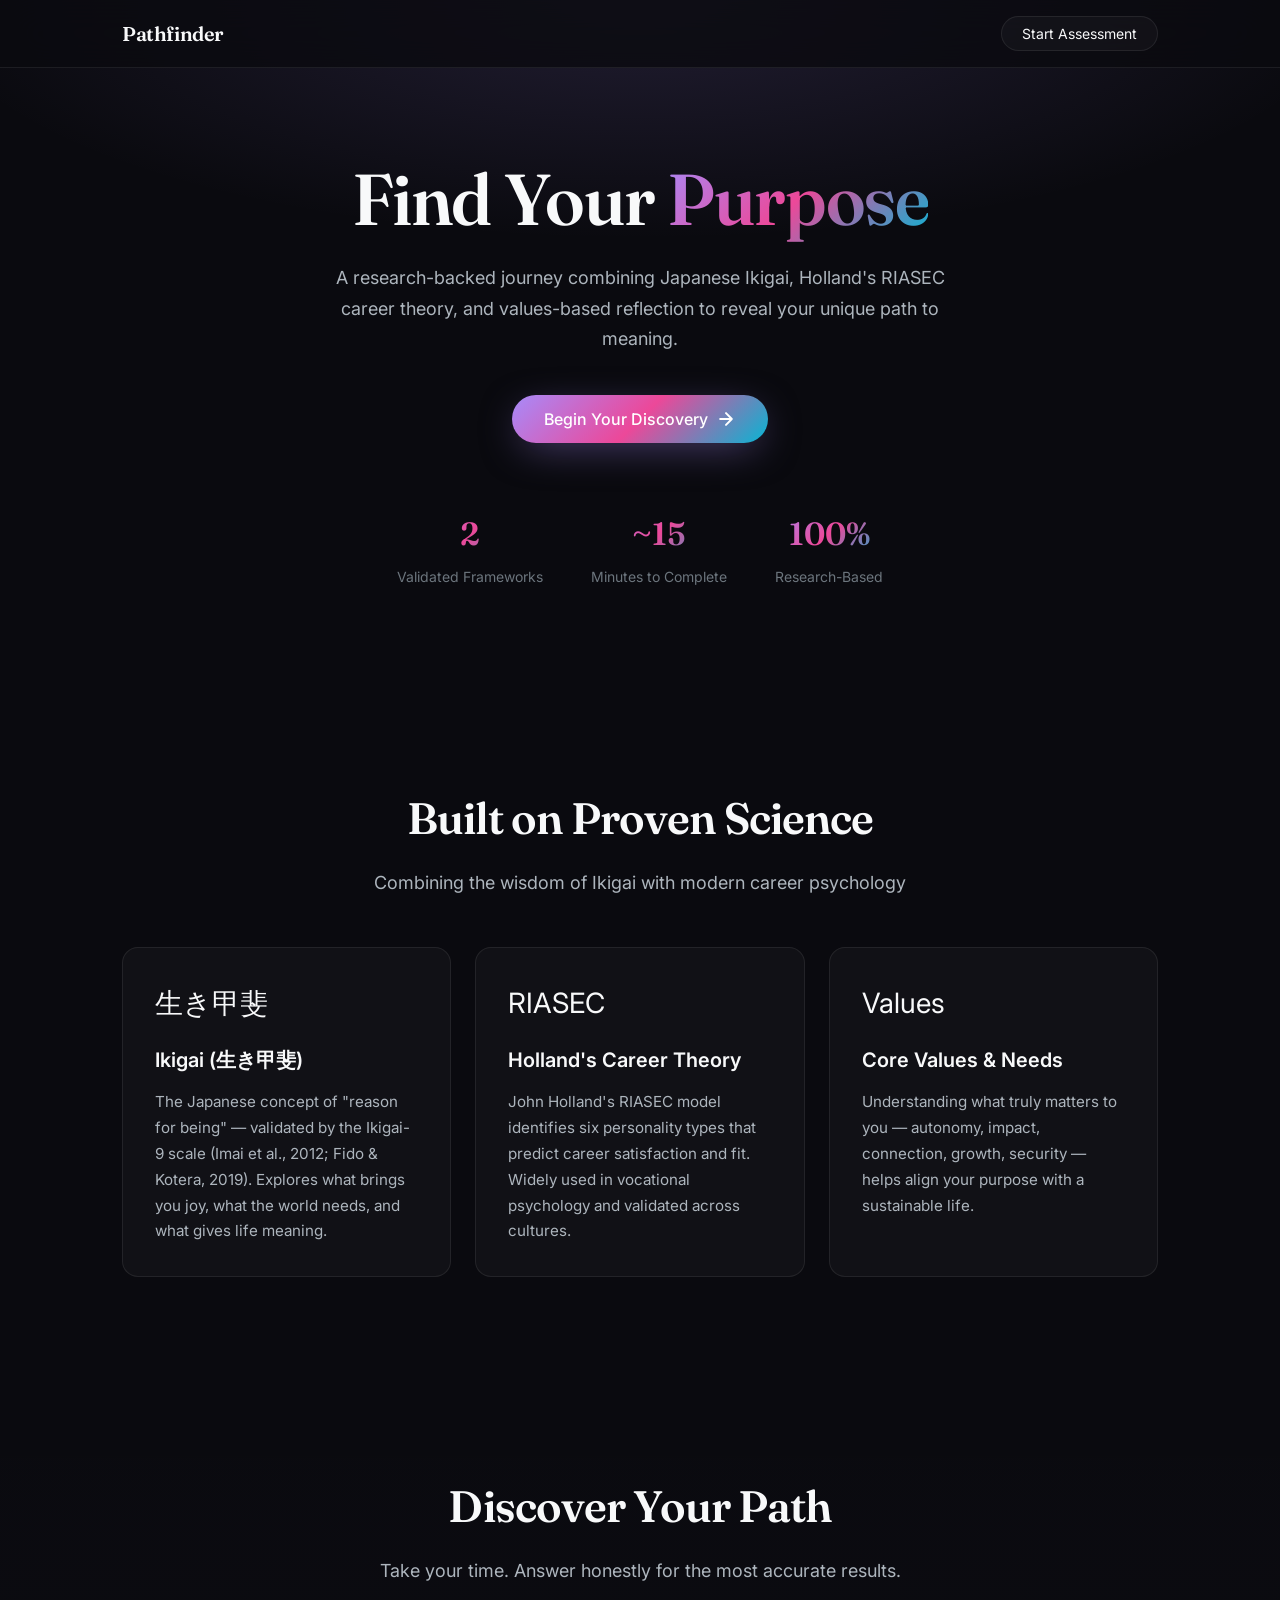
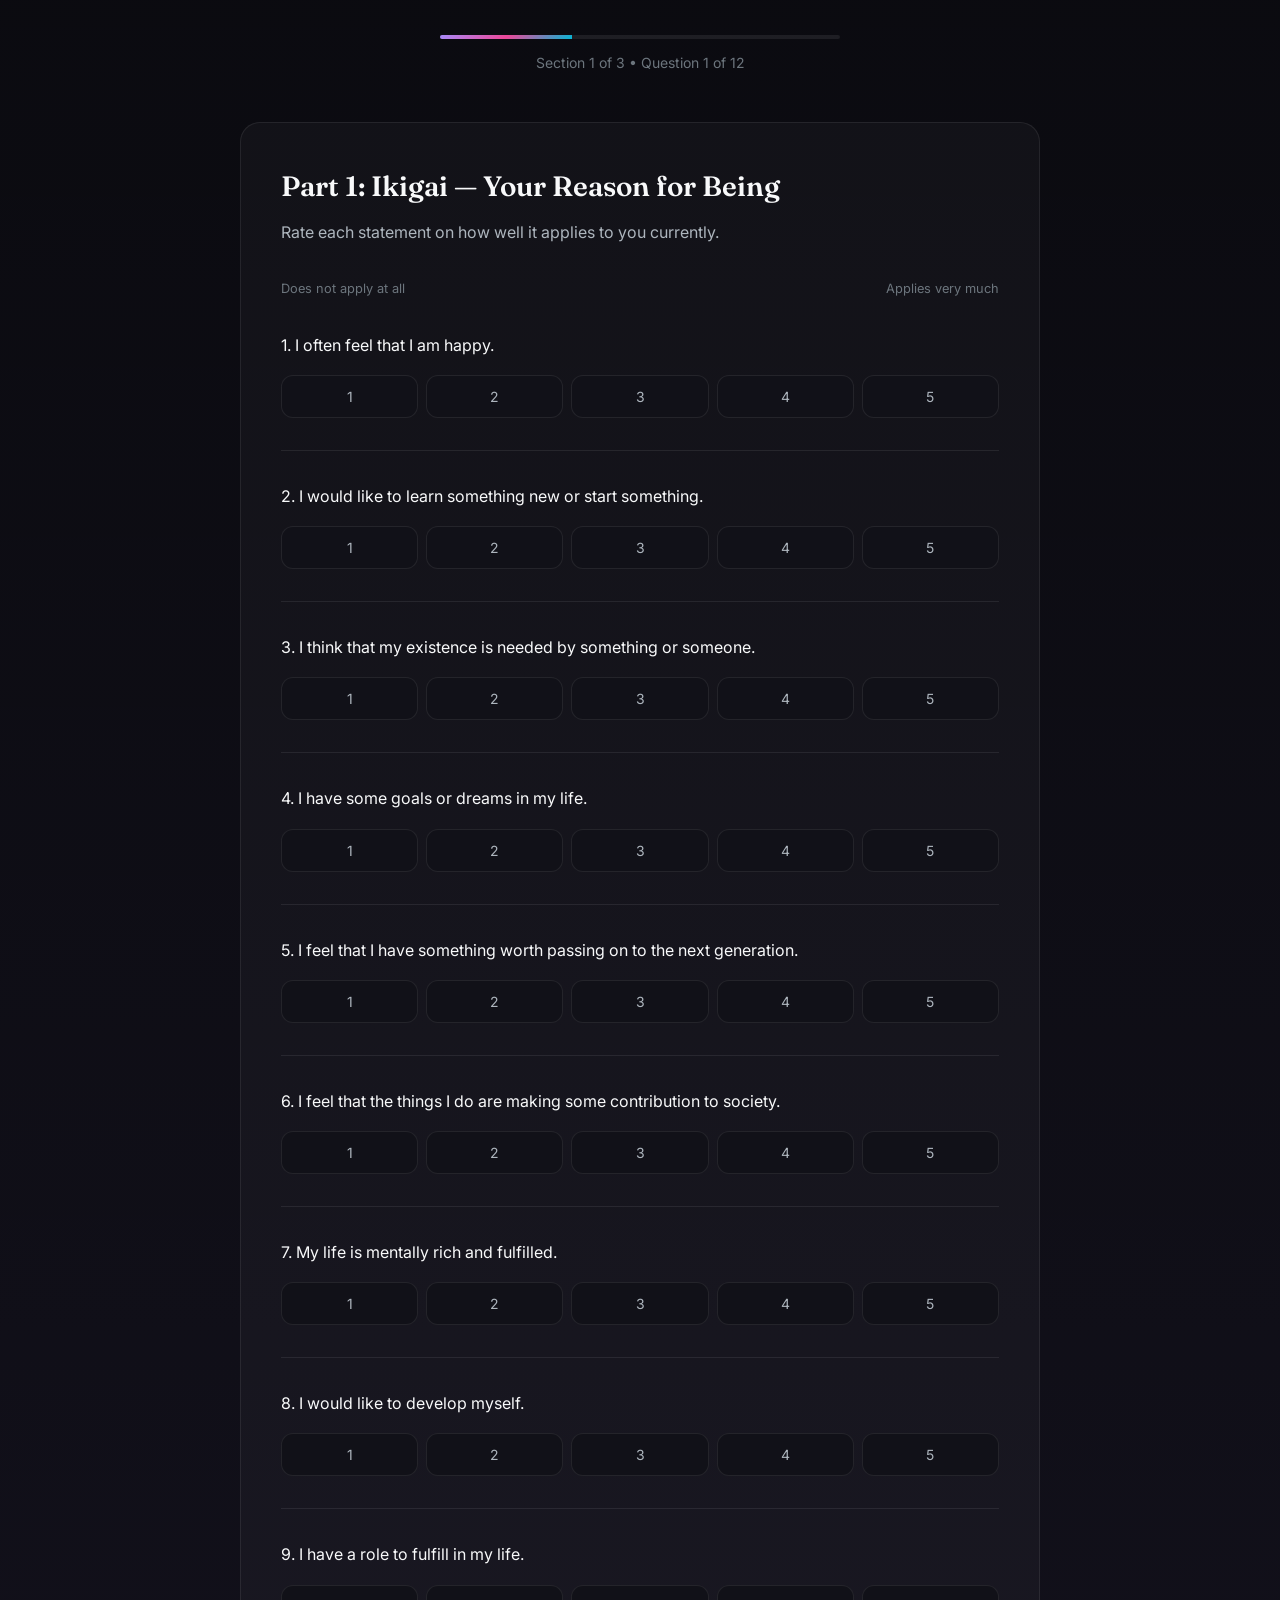
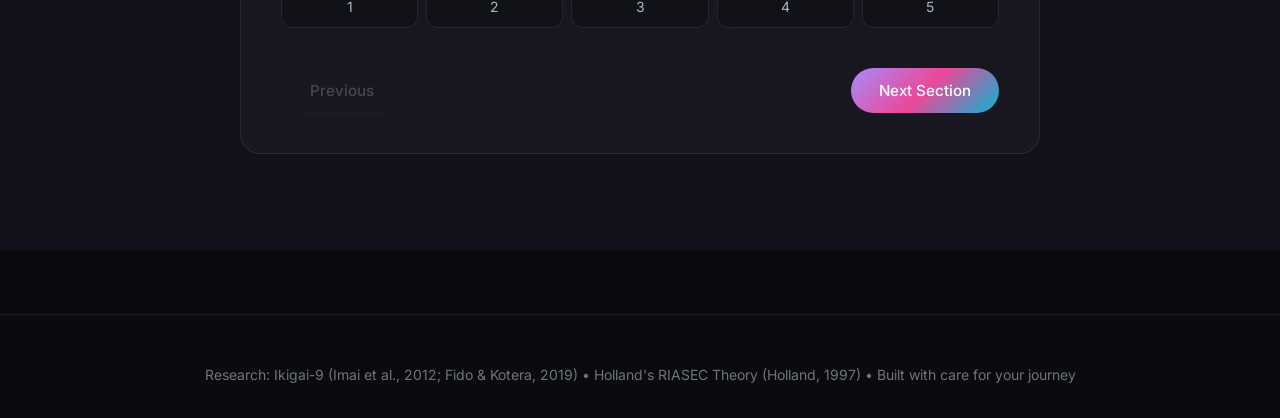
==== purpose-finder/index.html @ 00c0d082 "Add purpose finder" ====
<!DOCTYPE html>
<html lang="en">
<head>
    <meta charset="UTF-8">
    <meta name="viewport" content="width=device-width, initial-scale=1.0">
    <title>Pathfinder — Discover Your Life Purpose</title>
    <link rel="preconnect" href="https://fonts.googleapis.com">
    <link rel="preconnect" href="https://fonts.gstatic.com" crossorigin>
    <link href="https://fonts.googleapis.com/css2?family=Inter:wght@300;400;500;600;700&family=Fraunces:wght@400;500;600;700&display=swap" rel="stylesheet">
    <link rel="stylesheet" href="css/style.css">
</head>
<body>
    <nav class="nav">
        <div class="nav-container">
            <div class="nav-logo">Pathfinder</div>
            <button class="nav-cta" id="navStart">Start Assessment</button>
        </div>
    </nav>

    <header class="hero">
        <div class="hero-bg"></div>
        <div class="hero-container">
            <h1 class="hero-title">Find Your <span class="gradient-text">Purpose</span></h1>
            <p class="hero-subtitle">A research-backed journey combining Japanese Ikigai, Holland's RIASEC career theory, and values-based reflection to reveal your unique path to meaning.</p>
            <button class="hero-button" id="heroStart">
                Begin Your Discovery
                <svg width="20" height="20" viewBox="0 0 20 20" fill="none">
                    <path d="M4.16666 10H15.8333M15.8333 10L10 4.16666M15.8333 10L10 15.8333" stroke="currentColor" stroke-width="2" stroke-linecap="round" stroke-linejoin="round"/>
                </svg>
            </button>
            <div class="hero-stats">
                <div class="stat">
                    <div class="stat-number">2</div>
                    <div class="stat-label">Validated Frameworks</div>
                </div>
                <div class="stat">
                    <div class="stat-number">~15</div>
                    <div class="stat-label">Minutes to Complete</div>
                </div>
                <div class="stat">
                    <div class="stat-number">100%</div>
                    <div class="stat-label">Research-Based</div>
                </div>
            </div>
        </div>
    </header>

    <section class="frameworks">
        <div class="container">
            <h2 class="section-title">Built on Proven Science</h2>
            <p class="section-subtitle">Combining the wisdom of Ikigai with modern career psychology</p>
            <div class="framework-grid">
                <article class="framework-card">
                    <div class="framework-icon">生き甲斐</div>
                    <h3>Ikigai (生き甲斐)</h3>
                    <p>The Japanese concept of "reason for being" — validated by the Ikigai-9 scale (Imai et al., 2012; Fido & Kotera, 2019). Explores what brings you joy, what the world needs, and what gives life meaning.</p>
                </article>
                <article class="framework-card">
                    <div class="framework-icon">RIASEC</div>
                    <h3>Holland's Career Theory</h3>
                    <p>John Holland's RIASEC model identifies six personality types that predict career satisfaction and fit. Widely used in vocational psychology and validated across cultures.</p>
                </article>
                <article class="framework-card">
                    <div class="framework-icon">Values</div>
                    <h3>Core Values &amp; Needs</h3>
                    <p>Understanding what truly matters to you — autonomy, impact, connection, growth, security — helps align your purpose with a sustainable life.</p>
                </article>
            </div>
        </div>
    </section>

    <section class="assessment" id="assessment">
        <div class="container">
            <div class="assessment-header">
                <h2 class="section-title">Discover Your Path</h2>
                <p class="section-subtitle">Take your time. Answer honestly for the most accurate results.</p>
                <div class="progress-bar">
                    <div class="progress-fill" id="progressFill"></div>
                </div>
                <div class="progress-text">
                    <span id="currentSection">Section 1 of 3</span> • <span id="questionCounter">Question 1 of 12</span>
                </div>
            </div>

            <!-- Section 1: Ikigai -->
            <div class="section active" id="section1">
                <h3 class="section-heading">Part 1: Ikigai — Your Reason for Being</h3>
                <p class="section-desc">Rate each statement on how well it applies to you currently.</p>
                <div class="likert-scale">
                    <div class="likert-labels">
                        <span>Does not apply at all</span>
                        <span>Applies very much</span>
                    </div>
                </div>
                <div id="ikigaiQuestions"></div>
                <div class="section-nav">
                    <button class="btn-secondary" disabled>Previous</button>
                    <button class="btn-primary" id="next1">Next Section</button>
                </div>
            </div>

            <!-- Section 2: RIASEC -->
            <div class="section" id="section2">
                <h3 class="section-heading">Part 2: Interests — Holland's RIASEC</h3>
                <p class="section-desc">How much would you enjoy doing each of these activities? Rate from Strongly Dislike to Strongly Like.</p>
                <div id="riasecQuestions"></div>
                <div class="section-nav">
                    <button class="btn-secondary" id="prev2">Previous</button>
                    <button class="btn-primary" id="next2">Next Section</button>
                </div>
            </div>

            <!-- Section 3: Values -->
            <div class="section" id="section3">
                <h3 class="section-heading">Part 3: Values — What Matters Most</h3>
                <p class="section-desc">Select up to 5 values that are most important to guide your life and career.</p>
                <div class="values-grid" id="valuesGrid"></div>
                <div class="section-nav">
                    <button class="btn-secondary" id="prev3">Previous</button>
                    <button class="btn-primary" id="calculate">Discover My Purpose</button>
                </div>
            </div>
        </div>
    </section>

    <section class="results" id="results">
        <div class="container">
            <div class="results-header">
                <h2 class="section-title">Your Purpose Blueprint</h2>
                <p class="section-subtitle">Insights drawn from your unique profile</p>
            </div>

            <div class="results-grid">
                <article class="result-card result-card-large">
                    <h3>Ikigai Profile</h3>
                    <div class="ikigai-score">
                        <div class="score-circle">
                            <span class="score-number" id="ikigaiScore">0</span>
                            <span class="score-label">/ 45</span>
                        </div>
                        <div class="score-details">
                            <div class="score-meaning" id="ikigaiMeaning">Loading...</div>
                            <p class="score-description">The Ikigai-9 measures your sense of meaning across three dimensions: positive emotions about life, proactive attitudes toward the future, and recognition of your existence's meaning (Imai et al., 2012).</p>
                        </div>
                    </div>
                    <div class="ikigai-dimensions" id="ikigaiDimensions"></div>
                </article>

                <article class="result-card">
                    <h3>Your RIASEC Code</h3>
                    <div class="riasec-code" id="riasecCode">---</div>
                    <p class="riasec-description" id="riasecDesc">Your three highest interest areas reveal environments where you'll thrive.</p>
                    <div class="riasec-bars" id="riasecBars"></div>
                </article>

                <article class="result-card">
                    <h3>Core Values</h3>
                    <div class="values-chips" id="resultsValues"></div>
                    <p class="values-insight">These values are your compass. Look for opportunities that honor them.</p>
                </article>

                <article class="result-card result-card-full">
                    <h3>Your Path Forward</h3>
                    <div class="path-sections">
                        <div class="path-section">
                            <h4>🎯 Ideal Career Directions</h4>
                            <ul id="careerSuggestions"></ul>
                        </div>
                        <div class="path-section">
                            <h4>💡 Business Ideas Aligned With You</h4>
                            <ul id="businessSuggestions"></ul>
                        </div>
                        <div class="path-section">
                            <h4>🌱 Ways to Find More Meaning</h4>
                            <ul id="meaningSuggestions"></ul>
                        </div>
                        <div class="path-section">
                            <h4>✨ Action Steps This Week</h4>
                            <ol id="actionSteps"></ol>
                        </div>
                    </div>
                </article>
            </div>

            <div class="results-actions">
                <button class="btn-secondary" id="restart">Retake Assessment</button>
                <button class="btn-primary" id="saveResults">Save Results (Print)</button>
            </div>
        </div>
    </section>

    <footer class="footer">
        <div class="container">
            <p>Research: Ikigai-9 (Imai et al., 2012; Fido & Kotera, 2019) • Holland's RIASEC Theory (Holland, 1997) • Built with care for your journey</p>
        </div>
    </footer>

    <script src="js/app.js"></script>
</body>
</html>
---- purpose-finder/css/style.css ----
:root {
    --bg-primary: #0a0a0f;
    --bg-secondary: #111118;
    --bg-card: rgba(255, 255, 255, 0.03);
    --border: rgba(255, 255, 255, 0.08);
    --text-primary: #f8f9fa;
    --text-secondary: #adb5bd;
    --text-tertiary: #6c757d;
    --accent-1: #a78bfa;
    --accent-2: #ec4899;
    --accent-3: #06b6d4;
    --gradient: linear-gradient(135deg, #a78bfa 0%, #ec4899 50%, #06b6d4 100%);
}

* {
    margin: 0;
    padding: 0;
    box-sizing: border-box;
}

html {
    scroll-behavior: smooth;
}

body {
    font-family: 'Inter', -apple-system, BlinkMacSystemFont, sans-serif;
    background: var(--bg-primary);
    color: var(--text-primary);
    line-height: 1.7;
    overflow-x: hidden;
}

.container {
    max-width: 1100px;
    margin: 0 auto;
    padding: 0 2rem;
}

/* Navigation */
.nav {
    position: fixed;
    top: 0;
    width: 100%;
    background: rgba(10, 10, 15, 0.8);
    backdrop-filter: blur(20px);
    -webkit-backdrop-filter: blur(20px);
    border-bottom: 1px solid var(--border);
    z-index: 100;
}

.nav-container {
    max-width: 1100px;
    margin: 0 auto;
    padding: 1rem 2rem;
    display: flex;
    justify-content: space-between;
    align-items: center;
}

.nav-logo {
    font-family: 'Fraunces', serif;
    font-size: 1.25rem;
    font-weight: 600;
    letter-spacing: -0.02em;
}

.nav-cta {
    background: var(--bg-card);
    color: var(--text-primary);
    border: 1px solid var(--border);
    padding: 0.5rem 1.25rem;
    border-radius: 100px;
    font-family: 'Inter', sans-serif;
    font-size: 0.875rem;
    cursor: pointer;
    transition: all 0.2s ease;
}

.nav-cta:hover {
    background: rgba(255, 255, 255, 0.05);
    border-color: rgba(167, 139, 250, 0.5);
}

/* Hero */
.hero {
    position: relative;
    padding: 10rem 0 6rem;
    text-align: center;
    overflow: hidden;
}

.hero-bg {
    position: absolute;
    top: 0;
    left: 50%;
    transform: translateX(-50%);
    width: 100%;
    height: 100%;
    background: radial-gradient(ellipse 80% 50% at 50% 0%, rgba(167, 139, 250, 0.15) 0%, transparent 70%);
    pointer-events: none;
}

.hero-container {
    position: relative;
    max-width: 800px;
    margin: 0 auto;
    padding: 0 2rem;
}

.hero-title {
    font-family: 'Fraunces', serif;
    font-size: clamp(2.5rem, 6vw, 4.5rem);
    font-weight: 600;
    line-height: 1.1;
    letter-spacing: -0.02em;
    margin-bottom: 1.5rem;
}

.gradient-text {
    background: var(--gradient);
    -webkit-background-clip: text;
    -webkit-text-fill-color: transparent;
    background-clip: text;
}

.hero-subtitle {
    font-size: 1.125rem;
    color: var(--text-secondary);
    max-width: 650px;
    margin: 0 auto 2.5rem;
    font-weight: 400;
}

.hero-button {
    background: var(--gradient);
    color: white;
    border: none;
    padding: 0.875rem 2rem;
    border-radius: 100px;
    font-family: 'Inter', sans-serif;
    font-size: 1rem;
    font-weight: 500;
    cursor: pointer;
    display: inline-flex;
    align-items: center;
    gap: 0.5rem;
    transition: all 0.3s ease;
    box-shadow: 0 10px 40px -10px rgba(167, 139, 250, 0.5);
}

.hero-button:hover {
    transform: translateY(-2px);
    box-shadow: 0 15px 50px -10px rgba(167, 139, 250, 0.6);
}

.hero-stats {
    display: flex;
    justify-content: center;
    gap: 3rem;
    margin-top: 4rem;
    flex-wrap: wrap;
}

.stat {
    text-align: center;
}

.stat-number {
    font-family: 'Fraunces', serif;
    font-size: 2rem;
    font-weight: 600;
    background: var(--gradient);
    -webkit-background-clip: text;
    -webkit-text-fill-color: transparent;
    background-clip: text;
}

.stat-label {
    font-size: 0.875rem;
    color: var(--text-tertiary);
    margin-top: 0.25rem;
}

/* Sections */
.frameworks {
    padding: 6rem 0;
}

.section-title {
    font-family: 'Fraunces', serif;
    font-size: clamp(2rem, 4vw, 2.75rem);
    font-weight: 600;
    text-align: center;
    margin-bottom: 0.75rem;
    letter-spacing: -0.02em;
}

.section-subtitle {
    text-align: center;
    color: var(--text-secondary);
    font-size: 1.125rem;
    margin-bottom: 3rem;
}

.framework-grid {
    display: grid;
    grid-template-columns: repeat(auto-fit, minmax(280px, 1fr));
    gap: 1.5rem;
    margin-top: 3rem;
}

.framework-card {
    background: var(--bg-card);
    border: 1px solid var(--border);
    border-radius: 1rem;
    padding: 2rem;
    transition: all 0.3s ease;
}

.framework-card:hover {
    border-color: rgba(167, 139, 250, 0.4);
    transform: translateY(-4px);
}

.framework-icon {
    font-size: 1.75rem;
    margin-bottom: 1rem;
    display: inline-block;
}

.framework-card h3 {
    font-size: 1.25rem;
    font-weight: 600;
    margin-bottom: 0.75rem;
}

.framework-card p {
    color: var(--text-secondary);
    font-size: 0.95rem;
}

/* Assessment */
.assessment {
    padding: 6rem 0;
    background: linear-gradient(to bottom, transparent, rgba(167, 139, 250, 0.05));
}

.assessment-header {
    text-align: center;
    margin-bottom: 3rem;
}

.progress-bar {
    width: 100%;
    max-width: 400px;
    height: 4px;
    background: var(--border);
    border-radius: 100px;
    margin: 2rem auto 0.75rem;
    overflow: hidden;
}

.progress-fill {
    height: 100%;
    background: var(--gradient);
    width: 33%;
    transition: width 0.4s ease;
}

.progress-text {
    color: var(--text-tertiary);
    font-size: 0.875rem;
}

.section {
    display: none;
    background: var(--bg-card);
    border: 1px solid var(--border);
    border-radius: 1.25rem;
    padding: 2.5rem;
    max-width: 800px;
    margin: 0 auto;
}

.section.active {
    display: block;
    animation: fadeIn 0.5s ease;
}

@keyframes fadeIn {
    from {
        opacity: 0;
        transform: translateY(10px);
    }
    to {
        opacity: 1;
        transform: translateY(0);
    }
}

.section-heading {
    font-family: 'Fraunces', serif;
    font-size: 1.75rem;
    margin-bottom: 0.5rem;
    font-weight: 600;
}

.section-desc {
    color: var(--text-secondary);
    margin-bottom: 2rem;
}

.likert-scale {
    margin-bottom: 2rem;
}

.likert-labels {
    display: flex;
    justify-content: space-between;
    color: var(--text-tertiary);
    font-size: 0.8rem;
}

.question-item {
    margin-bottom: 2rem;
    padding-bottom: 2rem;
    border-bottom: 1px solid var(--border);
}

.question-item:last-of-type {
    border-bottom: none;
    margin-bottom: 0;
    padding-bottom: 0;
}

.question-text {
    font-size: 1rem;
    margin-bottom: 1rem;
    color: var(--text-primary);
}

.rating-options {
    display: flex;
    gap: 0.5rem;
    justify-content: space-between;
    flex-wrap: wrap;
}

.rating-option {
    flex: 1;
    min-width: 60px;
    padding: 0.75rem 0.5rem;
    background: var(--bg-secondary);
    border: 1px solid var(--border);
    border-radius: 0.75rem;
    color: var(--text-secondary);
    font-family: 'Inter', sans-serif;
    font-size: 0.875rem;
    cursor: pointer;
    transition: all 0.2s ease;
    text-align: center;
}

.rating-option:hover {
    border-color: rgba(167, 139, 250, 0.4);
    color: var(--text-primary);
}

.rating-option.selected {
    background: linear-gradient(135deg, rgba(167, 139, 250, 0.3) 0%, rgba(236, 72, 153, 0.3) 100%);
    border-color: var(--accent-1);
    color: var(--text-primary);
    font-weight: 500;
}

.values-grid {
    display: grid;
    grid-template-columns: repeat(auto-fit, minmax(200px, 1fr));
    gap: 0.75rem;
    margin-bottom: 2rem;
}

.value-chip {
    padding: 0.875rem 1rem;
    background: var(--bg-secondary);
    border: 1px solid var(--border);
    border-radius: 0.75rem;
    color: var(--text-secondary);
    font-family: 'Inter', sans-serif;
    font-size: 0.9rem;
    cursor: pointer;
    transition: all 0.2s ease;
    text-align: center;
}

.value-chip:hover {
    border-color: rgba(167, 139, 250, 0.4);
    color: var(--text-primary);
}

.value-chip.selected {
    background: linear-gradient(135deg, rgba(167, 139, 250, 0.25) 0%, rgba(6, 182, 212, 0.25) 100%);
    border-color: var(--accent-3);
    color: var(--text-primary);
    font-weight: 500;
}

.section-nav {
    display: flex;
    justify-content: space-between;
    gap: 1rem;
    margin-top: 2.5rem;
}

.btn-primary, .btn-secondary {
    padding: 0.75rem 1.75rem;
    border-radius: 100px;
    font-family: 'Inter', sans-serif;
    font-size: 0.95rem;
    font-weight: 500;
    cursor: pointer;
    transition: all 0.2s ease;
}

.btn-primary {
    background: var(--gradient);
    color: white;
    border: none;
}

.btn-primary:hover {
    transform: translateY(-2px);
    box-shadow: 0 10px 30px -10px rgba(167, 139, 250, 0.5);
}

.btn-secondary {
    background: transparent;
    color: var(--text-secondary);
    border: 1px solid var(--border);
}

.btn-secondary:hover:not(:disabled) {
    color: var(--text-primary);
    border-color: rgba(255, 255, 255, 0.2);
}

.btn-secondary:disabled {
    opacity: 0.3;
    cursor: not-allowed;
}

/* Results */
.results {
    display: none;
    padding: 6rem 0;
}

.results.active {
    display: block;
}

.results-header {
    text-align: center;
    margin-bottom: 3rem;
}

.results-grid {
    display: grid;
    grid-template-columns: repeat(auto-fit, minmax(300px, 1fr));
    gap: 1.5rem;
    margin-bottom: 2rem;
}

.result-card {
    background: var(--bg-card);
    border: 1px solid var(--border);
    border-radius: 1.25rem;
    padding: 2rem;
}

.result-card-large {
    grid-column: 1 / -1;
}

.result-card-full {
    grid-column: 1 / -1;
}

.result-card h3 {
    font-family: 'Fraunces', serif;
    font-size: 1.5rem;
    margin-bottom: 1.25rem;
    font-weight: 600;
}

.ikigai-score {
    display: flex;
    align-items: center;
    gap: 2rem;
    margin-bottom: 1.5rem;
    flex-wrap: wrap;
}

.score-circle {
    width: 120px;
    height: 120px;
    border-radius: 50%;
    background: radial-gradient(circle, rgba(167, 139, 250, 0.2) 0%, transparent 70%);
    border: 2px solid rgba(167, 139, 250, 0.4);
    display: flex;
    flex-direction: column;
    align-items: center;
    justify-content: center;
    flex-shrink: 0;
}

.score-number {
    font-family: 'Fraunces', serif;
    font-size: 2.5rem;
    font-weight: 600;
    background: var(--gradient);
    -webkit-background-clip: text;
    -webkit-text-fill-color: transparent;
    background-clip: text;
}

.score-label {
    color: var(--text-tertiary);
    font-size: 0.875rem;
}

.score-meaning {
    font-size: 1.25rem;
    font-weight: 600;
    margin-bottom: 0.5rem;
}

.score-description {
    color: var(--text-secondary);
    font-size: 0.9rem;
}

.ikigai-dimensions {
    display: grid;
    grid-template-columns: repeat(auto-fit, minmax(200px, 1fr));
    gap: 1rem;
}

.dimension-item {
    padding: 1rem;
    background: var(--bg-secondary);
    border-radius: 0.75rem;
    border: 1px solid var(--border);
}

.dimension-name {
    font-size: 0.875rem;
    color: var(--text-tertiary);
    margin-bottom: 0.375rem;
}

.dimension-score {
    font-size: 1.25rem;
    font-weight: 600;
}

.riasec-code {
    font-family: 'Fraunces', serif;
    font-size: 3rem;
    font-weight: 600;
    letter-spacing: 0.2em;
    background: var(--gradient);
    -webkit-background-clip: text;
    -webkit-text-fill-color: transparent;
    background-clip: text;
    margin-bottom: 0.75rem;
}

.riasec-description {
    color: var(--text-secondary);
    margin-bottom: 1.5rem;
    font-size: 0.9rem;
}

.riasec-bars {
    display: flex;
    flex-direction: column;
    gap: 0.75rem;
}

.riasec-bar-item {
    display: flex;
    align-items: center;
    gap: 0.75rem;
}

.riasec-letter {
    width: 28px;
    font-weight: 600;
    color: var(--accent-1);
}

.riasec-bar-track {
    flex: 1;
    height: 8px;
    background: var(--border);
    border-radius: 100px;
    overflow: hidden;
}

.riasec-bar-fill {
    height: 100%;
    background: linear-gradient(90deg, var(--accent-1), var(--accent-2));
    border-radius: 100px;
    transition: width 0.8s ease;
}

.riasec-percent {
    min-width: 40px;
    text-align: right;
    font-size: 0.875rem;
    color: var(--text-tertiary);
}

.values-chips {
    display: flex;
    flex-wrap: wrap;
    gap: 0.5rem;
    margin-bottom: 0.75rem;
}

.value-result-chip {
    padding: 0.5rem 0.875rem;
    background: linear-gradient(135deg, rgba(6, 182, 212, 0.2) 0%, rgba(167, 139, 250, 0.2) 100%);
    border: 1px solid rgba(6, 182, 212, 0.4);
    border-radius: 100px;
    font-size: 0.875rem;
}

.values-insight {
    color: var(--text-secondary);
    font-size: 0.9rem;
}

.path-sections {
    display: flex;
    flex-direction: column;
    gap: 2rem;
}

.path-section h4 {
    font-size: 1.1rem;
    margin-bottom: 0.875rem;
    font-weight: 600;
}

.path-section ul, .path-section ol {
    display: flex;
    flex-direction: column;
    gap: 0.75rem;
    margin-left: 1.25rem;
}

.path-section li {
    color: var(--text-secondary);
    line-height: 1.6;
}

.path-section li::marker {
    color: var(--accent-1);
}

.results-actions {
    display: flex;
    gap: 1rem;
    justify-content: center;
    flex-wrap: wrap;
    margin-top: 2rem;
}

.footer {
    padding: 3rem 0 2rem;
    text-align: center;
    border-top: 1px solid var(--border);
    margin-top: 4rem;
}

.footer p {
    color: var(--text-tertiary);
    font-size: 0.875rem;
}

@media (max-width: 640px) {
    .hero-stats {
        gap: 2rem;
    }
    
    .section {
        padding: 1.75rem;
    }
    
    .rating-options {
        flex-direction: column;
    }
    
    .rating-option {
        width: 100%;
    }
    
    .ikigai-score {
        flex-direction: column;
        text-align: center;
    }
    
    .section-nav {
        flex-direction: column-reverse;
    }
    
    .section-nav button {
        width: 100%;
    }
}
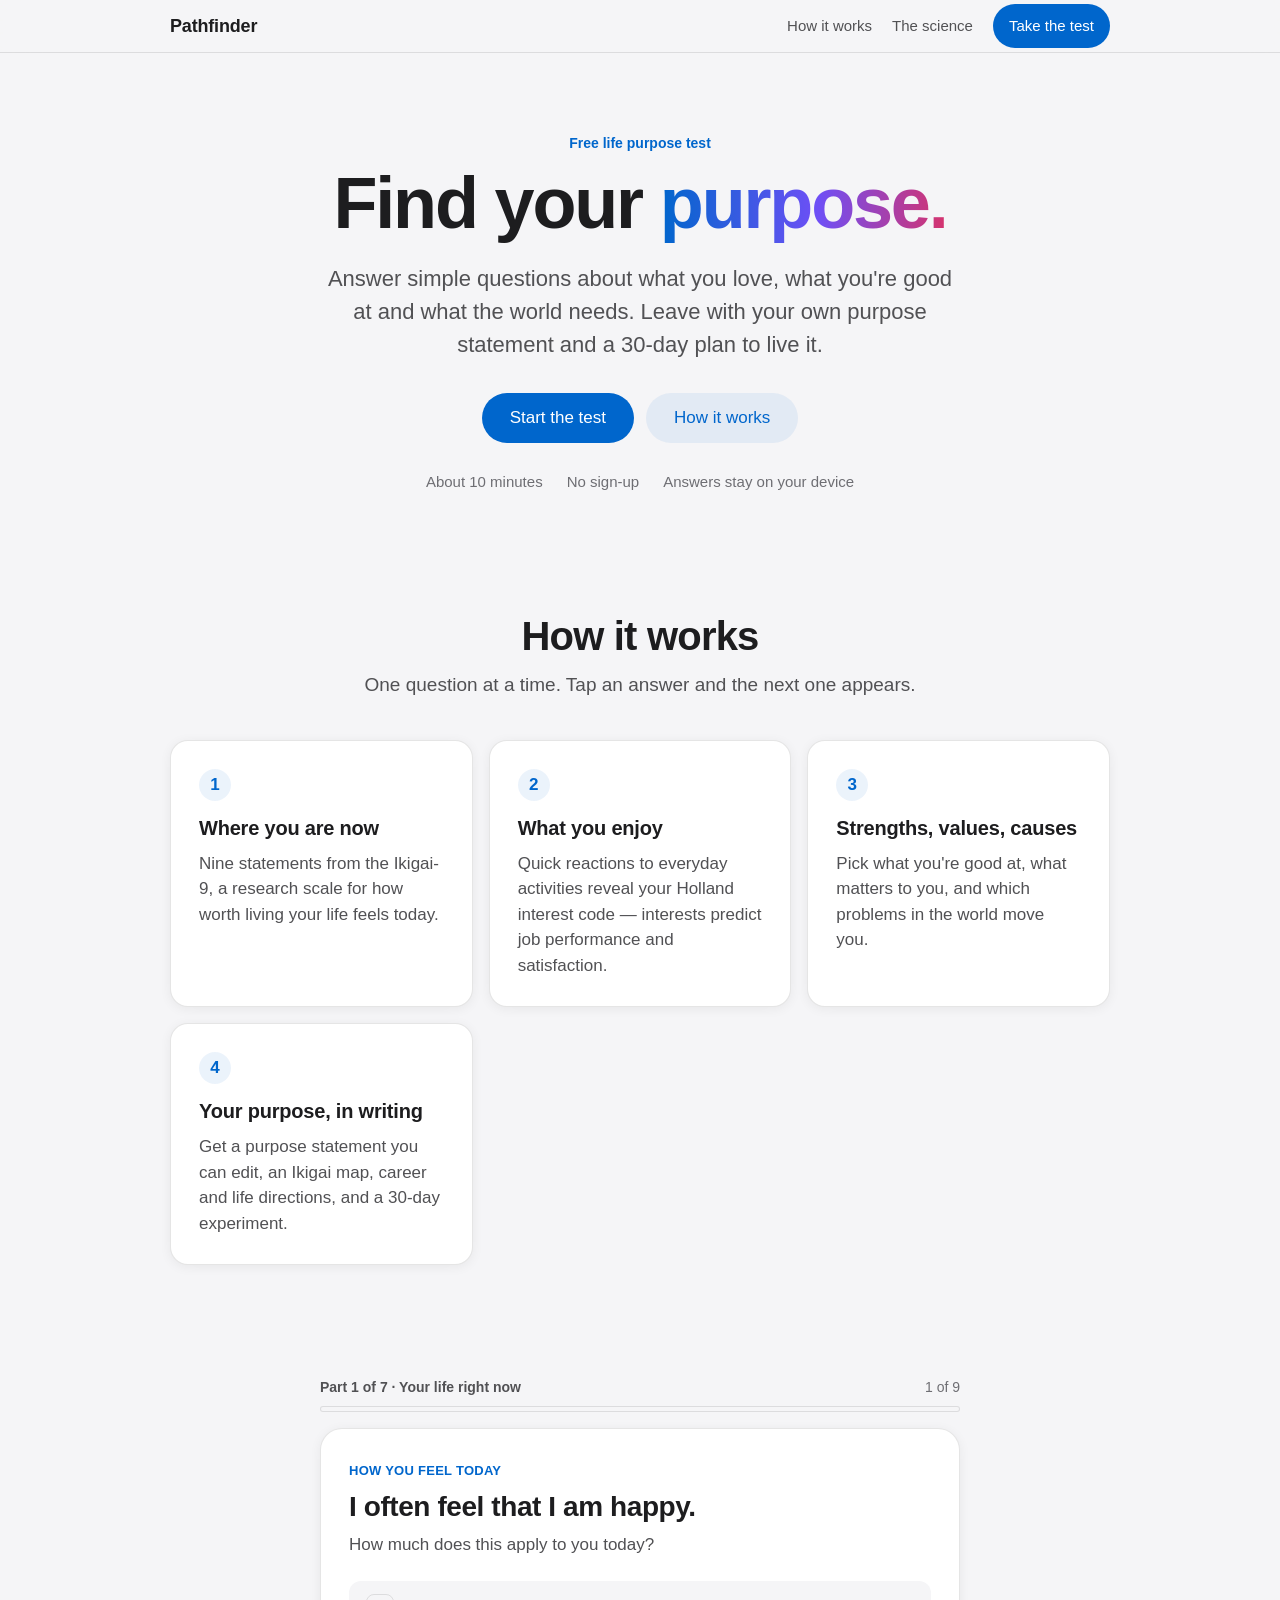
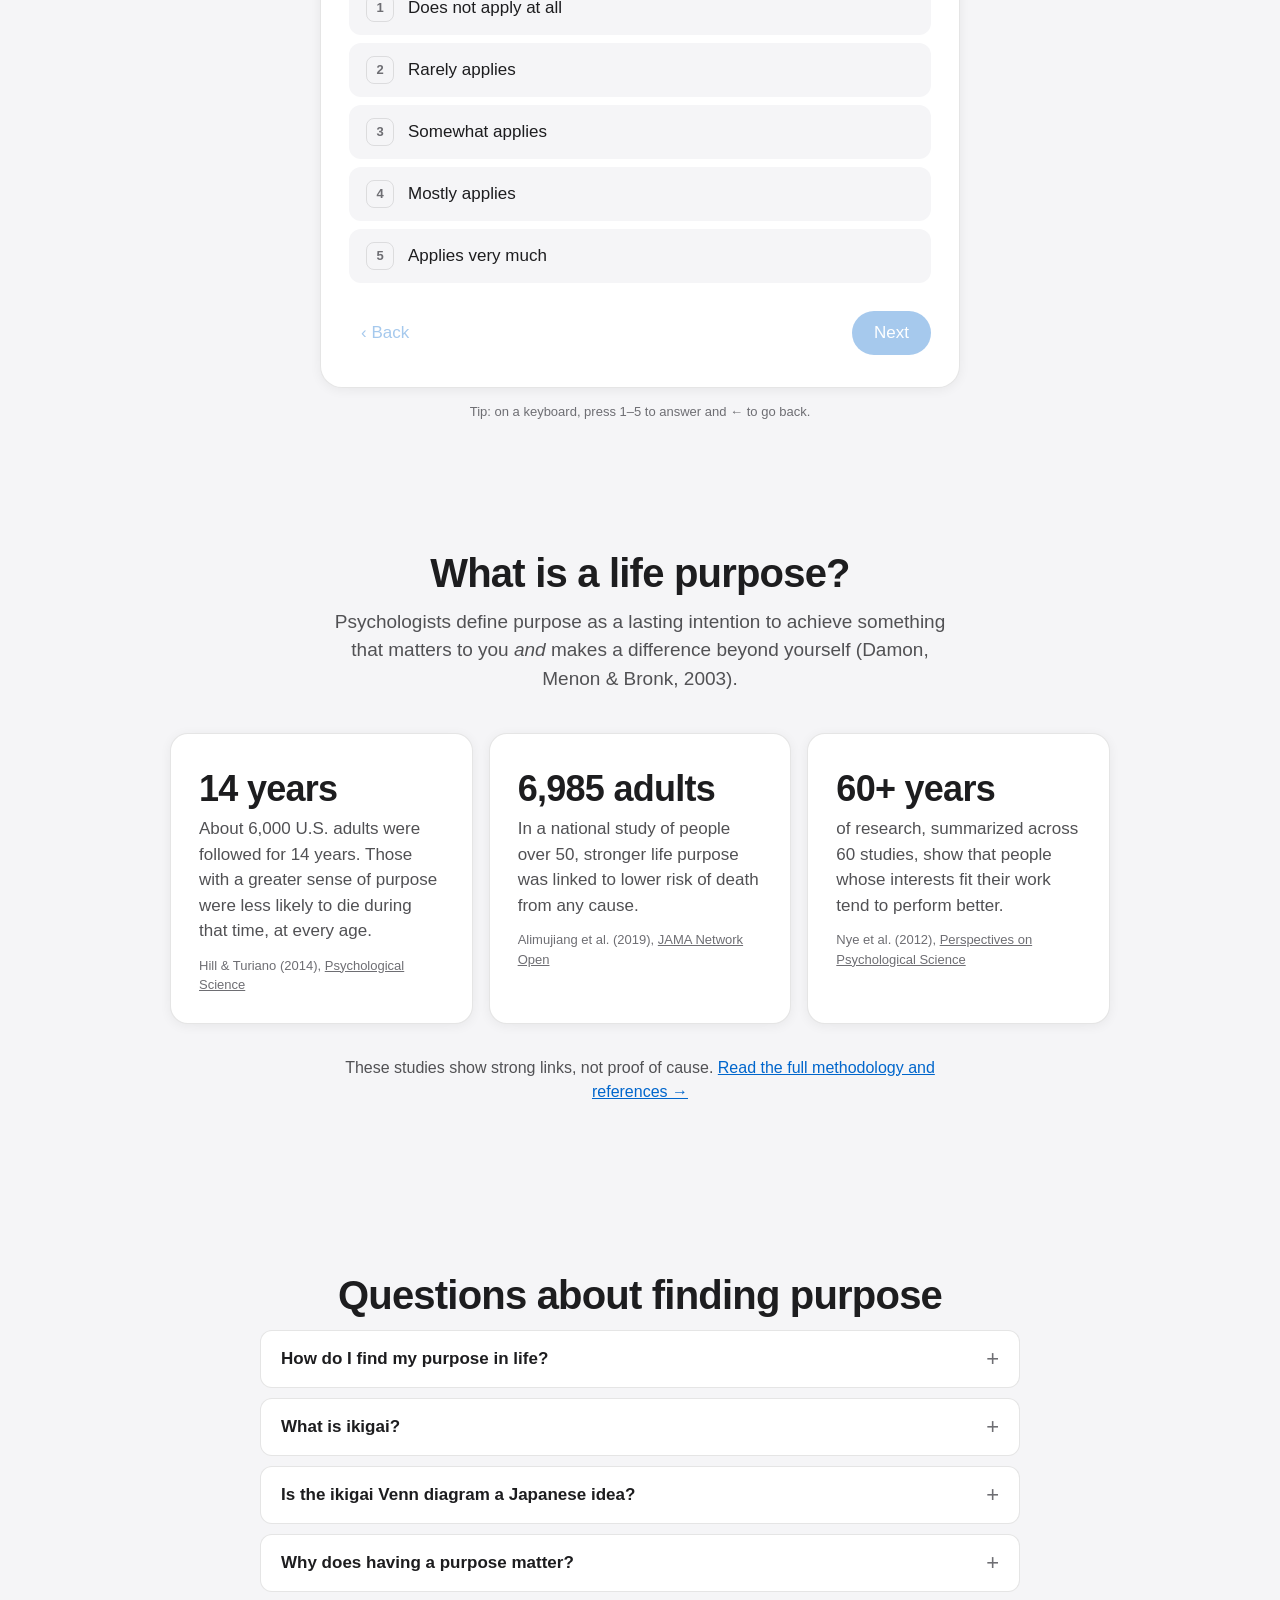
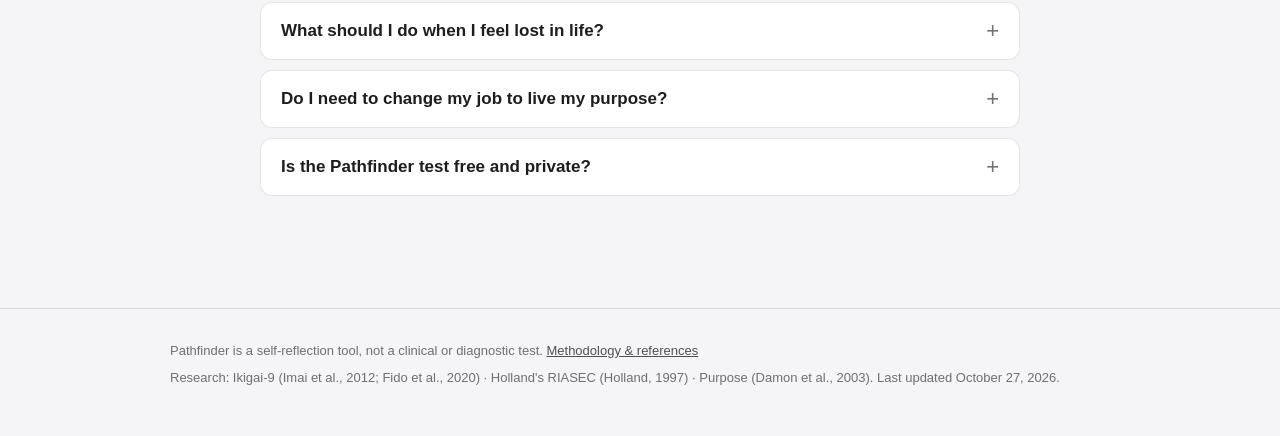
==== commit 4a4159d3: "Deploy research-based Pathfinder rebuild Publish the redesigned purpose test, methodology page and S" ====
--- a/purpose-finder/index.html
+++ b/purpose-finder/index.html
@@ -2,199 +2,12 @@
 <html lang="en">
 <head>
     <meta charset="UTF-8">
-    <meta name="viewport" content="width=device-width, initial-scale=1.0">
-    <title>Pathfinder — Discover Your Life Purpose</title>
-    <link rel="preconnect" href="https://fonts.googleapis.com">
-    <link rel="preconnect" href="https://fonts.gstatic.com" crossorigin>
-    <link href="https://fonts.googleapis.com/css2?family=Inter:wght@300;400;500;600;700&family=Fraunces:wght@400;500;600;700&display=swap" rel="stylesheet">
-    <link rel="stylesheet" href="css/style.css">
+    <title>Pathfinder has moved</title>
+    <meta name="robots" content="noindex, follow">
+    <link rel="canonical" href="https://homesh123.github.io/Purposefinder/">
+    <meta http-equiv="refresh" content="0; url=../">
 </head>
 <body>
-    <nav class="nav">
-        <div class="nav-container">
-            <div class="nav-logo">Pathfinder</div>
-            <button class="nav-cta" id="navStart">Start Assessment</button>
-        </div>
-    </nav>
-
-    <header class="hero">
-        <div class="hero-bg"></div>
-        <div class="hero-container">
-            <h1 class="hero-title">Find Your <span class="gradient-text">Purpose</span></h1>
-            <p class="hero-subtitle">A research-backed journey combining Japanese Ikigai, Holland's RIASEC career theory, and values-based reflection to reveal your unique path to meaning.</p>
-            <button class="hero-button" id="heroStart">
-                Begin Your Discovery
-                <svg width="20" height="20" viewBox="0 0 20 20" fill="none">
-                    <path d="M4.16666 10H15.8333M15.8333 10L10 4.16666M15.8333 10L10 15.8333" stroke="currentColor" stroke-width="2" stroke-linecap="round" stroke-linejoin="round"/>
-                </svg>
-            </button>
-            <div class="hero-stats">
-                <div class="stat">
-                    <div class="stat-number">2</div>
-                    <div class="stat-label">Validated Frameworks</div>
-                </div>
-                <div class="stat">
-                    <div class="stat-number">~15</div>
-                    <div class="stat-label">Minutes to Complete</div>
-                </div>
-                <div class="stat">
-                    <div class="stat-number">100%</div>
-                    <div class="stat-label">Research-Based</div>
-                </div>
-            </div>
-        </div>
-    </header>
-
-    <section class="frameworks">
-        <div class="container">
-            <h2 class="section-title">Built on Proven Science</h2>
-            <p class="section-subtitle">Combining the wisdom of Ikigai with modern career psychology</p>
-            <div class="framework-grid">
-                <article class="framework-card">
-                    <div class="framework-icon">生き甲斐</div>
-                    <h3>Ikigai (生き甲斐)</h3>
-                    <p>The Japanese concept of "reason for being" — validated by the Ikigai-9 scale (Imai et al., 2012; Fido & Kotera, 2019). Explores what brings you joy, what the world needs, and what gives life meaning.</p>
-                </article>
-                <article class="framework-card">
-                    <div class="framework-icon">RIASEC</div>
-                    <h3>Holland's Career Theory</h3>
-                    <p>John Holland's RIASEC model identifies six personality types that predict career satisfaction and fit. Widely used in vocational psychology and validated across cultures.</p>
-                </article>
-                <article class="framework-card">
-                    <div class="framework-icon">Values</div>
-                    <h3>Core Values &amp; Needs</h3>
-                    <p>Understanding what truly matters to you — autonomy, impact, connection, growth, security — helps align your purpose with a sustainable life.</p>
-                </article>
-            </div>
-        </div>
-    </section>
-
-    <section class="assessment" id="assessment">
-        <div class="container">
-            <div class="assessment-header">
-                <h2 class="section-title">Discover Your Path</h2>
-                <p class="section-subtitle">Take your time. Answer honestly for the most accurate results.</p>
-                <div class="progress-bar">
-                    <div class="progress-fill" id="progressFill"></div>
-                </div>
-                <div class="progress-text">
-                    <span id="currentSection">Section 1 of 3</span> • <span id="questionCounter">Question 1 of 12</span>
-                </div>
-            </div>
-
-            <!-- Section 1: Ikigai -->
-            <div class="section active" id="section1">
-                <h3 class="section-heading">Part 1: Ikigai — Your Reason for Being</h3>
-                <p class="section-desc">Rate each statement on how well it applies to you currently.</p>
-                <div class="likert-scale">
-                    <div class="likert-labels">
-                        <span>Does not apply at all</span>
-                        <span>Applies very much</span>
-                    </div>
-                </div>
-                <div id="ikigaiQuestions"></div>
-                <div class="section-nav">
-                    <button class="btn-secondary" disabled>Previous</button>
-                    <button class="btn-primary" id="next1">Next Section</button>
-                </div>
-            </div>
-
-            <!-- Section 2: RIASEC -->
-            <div class="section" id="section2">
-                <h3 class="section-heading">Part 2: Interests — Holland's RIASEC</h3>
-                <p class="section-desc">How much would you enjoy doing each of these activities? Rate from Strongly Dislike to Strongly Like.</p>
-                <div id="riasecQuestions"></div>
-                <div class="section-nav">
-                    <button class="btn-secondary" id="prev2">Previous</button>
-                    <button class="btn-primary" id="next2">Next Section</button>
-                </div>
-            </div>
-
-            <!-- Section 3: Values -->
-            <div class="section" id="section3">
-                <h3 class="section-heading">Part 3: Values — What Matters Most</h3>
-                <p class="section-desc">Select up to 5 values that are most important to guide your life and career.</p>
-                <div class="values-grid" id="valuesGrid"></div>
-                <div class="section-nav">
-                    <button class="btn-secondary" id="prev3">Previous</button>
-                    <button class="btn-primary" id="calculate">Discover My Purpose</button>
-                </div>
-            </div>
-        </div>
-    </section>
-
-    <section class="results" id="results">
-        <div class="container">
-            <div class="results-header">
-                <h2 class="section-title">Your Purpose Blueprint</h2>
-                <p class="section-subtitle">Insights drawn from your unique profile</p>
-            </div>
-
-            <div class="results-grid">
-                <article class="result-card result-card-large">
-                    <h3>Ikigai Profile</h3>
-                    <div class="ikigai-score">
-                        <div class="score-circle">
-                            <span class="score-number" id="ikigaiScore">0</span>
-                            <span class="score-label">/ 45</span>
-                        </div>
-                        <div class="score-details">
-                            <div class="score-meaning" id="ikigaiMeaning">Loading...</div>
-                            <p class="score-description">The Ikigai-9 measures your sense of meaning across three dimensions: positive emotions about life, proactive attitudes toward the future, and recognition of your existence's meaning (Imai et al., 2012).</p>
-                        </div>
-                    </div>
-                    <div class="ikigai-dimensions" id="ikigaiDimensions"></div>
-                </article>
-
-                <article class="result-card">
-                    <h3>Your RIASEC Code</h3>
-                    <div class="riasec-code" id="riasecCode">---</div>
-                    <p class="riasec-description" id="riasecDesc">Your three highest interest areas reveal environments where you'll thrive.</p>
-                    <div class="riasec-bars" id="riasecBars"></div>
-                </article>
-
-                <article class="result-card">
-                    <h3>Core Values</h3>
-                    <div class="values-chips" id="resultsValues"></div>
-                    <p class="values-insight">These values are your compass. Look for opportunities that honor them.</p>
-                </article>
-
-                <article class="result-card result-card-full">
-                    <h3>Your Path Forward</h3>
-                    <div class="path-sections">
-                        <div class="path-section">
-                            <h4>🎯 Ideal Career Directions</h4>
-                            <ul id="careerSuggestions"></ul>
-                        </div>
-                        <div class="path-section">
-                            <h4>💡 Business Ideas Aligned With You</h4>
-                            <ul id="businessSuggestions"></ul>
-                        </div>
-                        <div class="path-section">
-                            <h4>🌱 Ways to Find More Meaning</h4>
-                            <ul id="meaningSuggestions"></ul>
-                        </div>
-                        <div class="path-section">
-                            <h4>✨ Action Steps This Week</h4>
-                            <ol id="actionSteps"></ol>
-                        </div>
-                    </div>
-                </article>
-            </div>
-
-            <div class="results-actions">
-                <button class="btn-secondary" id="restart">Retake Assessment</button>
-                <button class="btn-primary" id="saveResults">Save Results (Print)</button>
-            </div>
-        </div>
-    </section>
-
-    <footer class="footer">
-        <div class="container">
-            <p>Research: Ikigai-9 (Imai et al., 2012; Fido & Kotera, 2019) • Holland's RIASEC Theory (Holland, 1997) • Built with care for your journey</p>
-        </div>
-    </footer>
-
-    <script src="js/app.js"></script>
+    <p>Pathfinder has moved. <a href="../">Go to the purpose test</a>.</p>
 </body>
 </html>
